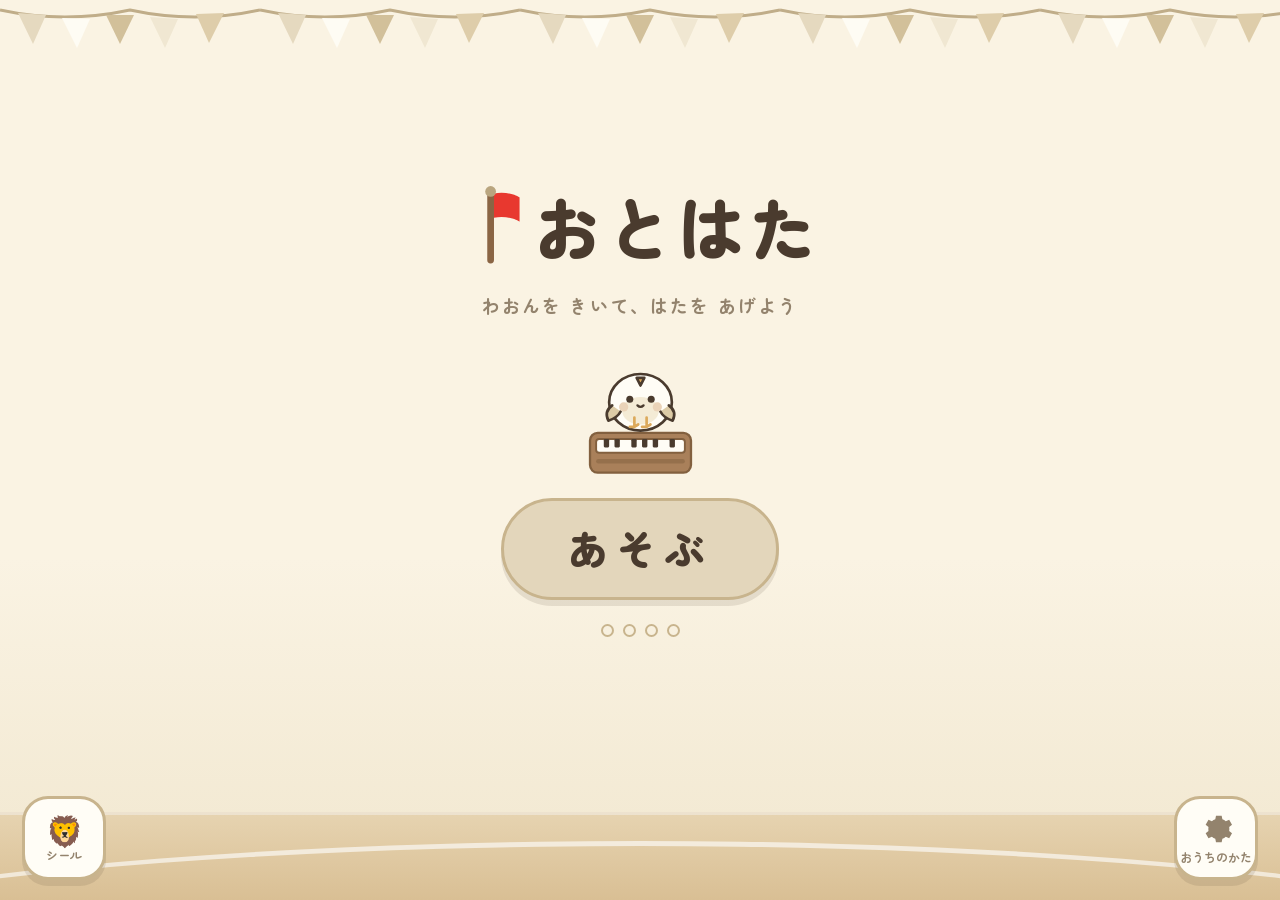
==== 005-aa20b8/index.html @ 8dc8ee21 "pub: 005 おとはた — 2歳からの絶対音感あそび" ====
<!DOCTYPE html>
<html lang="ja">
<head>
<meta name="robots" content="noindex,nofollow">
<meta charset="UTF-8">
<meta name="viewport" content="width=device-width, initial-scale=1.0, maximum-scale=1.0, user-scalable=no, viewport-fit=cover">
<title>おとはた — 和音あそび</title>
<meta name="description" content="2歳からの絶対音感あそび。和音を聞いて色の旗をあげる、江口式にもとづくミニゲーム。">
<meta name="apple-mobile-web-app-capable" content="yes">
<meta name="mobile-web-app-capable" content="yes">
<meta name="apple-mobile-web-app-status-bar-style" content="black-translucent">
<meta name="apple-mobile-web-app-title" content="おとはた">
<meta name="theme-color" content="#FAF3E3">
<link rel="manifest" href="manifest.webmanifest">
<link rel="icon" href="icon.svg" type="image/svg+xml">
<link rel="apple-touch-icon" href="icon-180.png">
<link rel="preconnect" href="https://fonts.googleapis.com">
<link rel="preconnect" href="https://fonts.gstatic.com" crossorigin>
<link href="https://fonts.googleapis.com/css2?family=Zen+Maru+Gothic:wght@400;700;900&display=swap" rel="stylesheet">
<link rel="stylesheet" href="style.css">
</head>
<body>

<!-- ============ ホーム ============ -->
<section id="screen-home" class="screen active">
  <div class="bunting" aria-hidden="true"></div>
  <div class="home-inner">
    <h1 class="logo">
      <svg class="logo-flag" viewBox="0 0 48 60" aria-hidden="true">
        <rect x="21" y="4" width="5" height="54" rx="2.5" fill="#8A6544"/>
        <path class="logo-cloth" d="M26 6 C36 4, 44 8, 45 9 L45 27 C44 26, 36 22, 26 24 Z" fill="#E8382F"/>
        <circle cx="23.5" cy="4.5" r="4" fill="#B9A57F"/>
      </svg>
      <span>おとはた</span>
    </h1>
    <p class="tagline">わおんを きいて、はたを あげよう</p>
    <div id="home-char" class="home-char"></div>
    <button id="btn-play" class="big-flag-btn" type="button">
      <span class="big-flag-btn-label">あそぶ</span>
    </button>
    <div id="today-dots" class="today-dots" title="きょうのセッション"></div>
  </div>
  <button id="btn-stickers" class="corner-btn corner-left" type="button" aria-label="シールちょう">
    <span class="corner-icon">🦁</span><span class="corner-text">シール</span>
  </button>
  <button id="btn-parent" class="corner-btn corner-right" type="button" aria-label="おうちのかた（3びょう ながおし）">
    <svg viewBox="0 0 24 24" class="gear-icon" aria-hidden="true"><path fill="currentColor" d="M12 8a4 4 0 1 0 0 8 4 4 0 0 0 0-8Zm9.4 4c0-.5 0-.9-.1-1.4l2-1.6-2-3.5-2.4 1a7.6 7.6 0 0 0-2.4-1.4L16 2.6h-4l-.5 2.5c-.9.3-1.7.8-2.4 1.4l-2.4-1-2 3.5 2 1.6c-.1.5-.1.9-.1 1.4s0 .9.1 1.4l-2 1.6 2 3.5 2.4-1c.7.6 1.5 1.1 2.4 1.4l.5 2.5h4l.5-2.5c.9-.3 1.7-.8 2.4-1.4l2.4 1 2-3.5-2-1.6c.1-.5.1-.9.1-1.4Z"/></svg>
    <span class="corner-text">おうちのかた</span>
    <span class="gate-ring" aria-hidden="true"></span>
    <span id="parent-badge" class="badge hidden" aria-hidden="true"></span>
  </button>
  <div class="ground" aria-hidden="true"><div class="track-line"></div></div>
</section>

<!-- ============ プレイ ============ -->
<section id="screen-play" class="screen">
  <div class="bunting" aria-hidden="true"></div>
  <header class="play-top">
    <button id="btn-home" class="round-btn" type="button" aria-label="ホームへ">
      <svg viewBox="0 0 24 24" aria-hidden="true"><path fill="currentColor" d="M12 3 2 12h3v8h6v-6h2v6h6v-8h3L12 3Z"/></svg>
    </button>
    <div id="trial-dots" class="trial-dots" aria-hidden="true"></div>
    <div class="play-top-spacer"></div>
  </header>
  <div class="stage-area">
    <div id="speech" class="speech">きいてね</div>
    <button id="char-btn" class="char-btn" type="button" aria-label="もういちど きく"></button>
  </div>
  <div id="flags" class="flags"></div>
  <div class="ground ground-play" aria-hidden="true"><div class="track-line"></div></div>
</section>

<!-- ============ ごほうび（シール選び） ============ -->
<section id="screen-reward" class="screen">
  <div class="bunting" aria-hidden="true"></div>
  <div class="reward-inner">
    <h2 id="reward-title" class="reward-title">よくできました！</h2>
    <p class="reward-sub">すきな シールを 1まい えらんでね</p>
    <div id="sticker-choices" class="sticker-choices"></div>
    <div id="reward-actions" class="reward-actions hidden">
      <button id="btn-again" class="pill-btn pill-primary" type="button">もういっかい</button>
      <button id="btn-finish" class="pill-btn" type="button">おしまい</button>
    </div>
  </div>
  <div class="ground" aria-hidden="true"></div>
</section>

<!-- ============ シールちょう ============ -->
<section id="screen-stickers" class="screen">
  <header class="sub-top">
    <button class="round-btn js-back-home" type="button" aria-label="もどる">
      <svg viewBox="0 0 24 24" aria-hidden="true"><path fill="currentColor" d="m14 6-6 6 6 6 1.4-1.4L10.8 12l4.6-4.6L14 6Z"/></svg>
    </button>
    <h2 class="sub-title">シールちょう</h2>
    <div class="play-top-spacer"></div>
  </header>
  <div id="sticker-book" class="sticker-book"></div>
</section>

<!-- ============ おうちのかた ============ -->
<section id="screen-parent" class="screen screen-parent">
  <header class="sub-top">
    <button class="round-btn js-back-home" type="button" aria-label="もどる">
      <svg viewBox="0 0 24 24" aria-hidden="true"><path fill="currentColor" d="m14 6-6 6 6 6 1.4-1.4L10.8 12l4.6-4.6L14 6Z"/></svg>
    </button>
    <h2 class="sub-title">おうちのかたへ</h2>
    <div class="play-top-spacer"></div>
  </header>
  <div class="parent-scroll">
    <div id="advance-banner" class="advance-banner hidden"></div>
    <section class="p-card">
      <h3>きょう</h3>
      <div id="p-today" class="p-today"></div>
    </section>
    <section class="p-card">
      <h3>すすみぐあい <span id="p-stage-label" class="p-stage-label"></span></h3>
      <div id="p-chords" class="p-chords"></div>
      <p class="p-note">正答率は各和音の直近20回。すべて95%以上×2週間以上×80回以上で次の旗を提案する（原法「100%正答が2週間つづいたら1つ追加」の機械化）。</p>
    </section>
    <section class="p-card">
      <h3>カレンダー <span class="p-hint">1日3〜5回・毎日つづけるのがいちばん効く</span></h3>
      <div id="p-cal" class="p-cal"></div>
    </section>
    <section class="p-card">
      <h3>せってい</h3>
      <div class="p-settings" id="p-settings"></div>
    </section>
    <section class="p-card">
      <h3>このアプリの使いかた（メソッドの要点）</h3>
      <div id="p-guide" class="p-guide"></div>
    </section>
    <section class="p-card">
      <h3>データ</h3>
      <div class="p-data-actions">
        <button id="btn-export" class="pill-btn" type="button">記録をコピー</button>
        <button id="btn-reset" class="pill-btn pill-danger" type="button">はじめから</button>
      </div>
      <p id="p-data-msg" class="p-note"></p>
    </section>
  </div>
</section>

<canvas id="confetti" aria-hidden="true"></canvas>

<script src="chords.js"></script>
<script src="piano.js"></script>
<script src="store.js"></script>
<script src="app.js"></script>
</body>
</html>
---- 005-aa20b8/style.css ----
/* おとはた — 運動会の校庭
   設計原則: 色は学習内容（和音↔色の連合）。だから彩度のある色は「旗」だけに許し、
   背景・UI・キャラクターは画用紙とクラフト紙の無彩色でつくる。 */

:root {
  --paper: #FAF3E3;        /* 画用紙の空 */
  --paper-deep: #F1E7CF;
  --dirt: #E6D3B0;         /* 校庭の土 */
  --dirt-deep: #D9BF94;
  --ink: #4A3B2E;          /* こげ茶の文字 */
  --ink-soft: #93836D;
  --kraft: #E3D6BB;        /* クラフト紙のUI面 */
  --kraft-deep: #C8B48D;
  --wood: #A9805A;         /* 旗ざお・木 */
  --wood-deep: #82603F;
  --card: #FFFDF6;
  --shadow: 0 6px 0 rgba(74, 59, 46, 0.12);
  --r: 22px;
}

* { margin: 0; padding: 0; box-sizing: border-box; -webkit-tap-highlight-color: transparent; }

html, body {
  height: 100%;
  overflow: hidden;
  position: fixed;
  inset: 0;
  width: 100%;
  overscroll-behavior: none;
  touch-action: manipulation;
  -webkit-user-select: none;
  user-select: none;
  -webkit-touch-callout: none;
}

body {
  font-family: "Zen Maru Gothic", "Hiragino Maru Gothic ProN", "M PLUS Rounded 1c", -apple-system, sans-serif;
  background: var(--paper);
  color: var(--ink);
  font-size: 16px;
  line-height: 1.6;
}

button { font-family: inherit; color: inherit; border: 0; background: none; cursor: pointer; }
button:focus-visible { outline: 3px solid var(--wood); outline-offset: 3px; border-radius: 12px; }

/* ============ 画面切替 ============ */
.screen {
  position: absolute;
  inset: 0;
  display: none;
  flex-direction: column;
  background: linear-gradient(var(--paper) 62%, var(--paper-deep));
  padding-top: env(safe-area-inset-top);
}
.screen.active { display: flex; }
.hidden { display: none !important; }

/* ============ 万国旗（無彩色のガーランド） ============ */
.bunting {
  position: absolute;
  top: 0; left: 0; right: 0;
  height: 64px;
  pointer-events: none;
  background-image: url('data:image/svg+xml,%3Csvg xmlns="http://www.w3.org/2000/svg" width="260" height="64" viewBox="0 0 260 64"%3E%3Cpath d="M0 10 Q65 24 130 10 Q195 24 260 10" fill="none" stroke="%23B9A57F" stroke-width="3"/%3E%3Cpath d="M18 13 L46 15 L33 44 Z" fill="%23E3D6BB"/%3E%3Cpath d="M62 18 L90 19 L77 48 Z" fill="%23FFFDF6"/%3E%3Cpath d="M106 15 L134 15 L120 44 Z" fill="%23CDbA92"/%3E%3Cpath d="M150 17 L178 19 L165 48 Z" fill="%23EFE6D0"/%3E%3Cpath d="M196 14 L224 13 L209 43 Z" fill="%23DBC9A4"/%3E%3C/svg%3E');
  background-repeat: repeat-x;
  background-size: 260px 64px;
  opacity: 0.9;
  z-index: 1;
}

/* ============ 地面（土の校庭＋白線） ============ */
.ground {
  position: absolute;
  left: 0; right: 0; bottom: 0;
  height: 88px;
  background: linear-gradient(var(--dirt), var(--dirt-deep));
  border-top: 3px solid rgba(255, 255, 255, 0.55);
  overflow: hidden;
  pointer-events: none;
}
.ground .track-line {
  position: absolute;
  left: -30%; top: 26px;
  width: 160%; height: 300px;
  border: 5px solid rgba(255, 255, 255, 0.62);
  border-radius: 50%;
}
.ground-play { height: 64px; }
.ground-play .track-line { top: 20px; }

/* ============ ホーム ============ */
.home-inner {
  position: relative;
  z-index: 2;
  flex: 1;
  display: flex;
  flex-direction: column;
  align-items: center;
  justify-content: center;
  gap: 10px;
  padding-bottom: 90px;
}
.logo {
  display: flex;
  align-items: center;
  gap: 10px;
  font-size: clamp(44px, 7vw, 68px);
  font-weight: 900;
  letter-spacing: 0.06em;
  color: var(--ink);
}
.logo-flag { width: 0.95em; height: 1.2em; }
.logo-flag .logo-cloth { transform-origin: 26px 6px; animation: cloth-idle 2.6s ease-in-out infinite; }
.tagline { color: var(--ink-soft); font-weight: 700; font-size: clamp(14px, 2vw, 18px); letter-spacing: 0.12em; }
.home-char { width: clamp(120px, 17vh, 170px); margin: 6px 0 2px; }
.home-char svg { width: 100%; height: auto; display: block; }

.big-flag-btn {
  position: relative;
  margin-top: 4px;
  padding: 18px 64px 20px;
  font-size: clamp(28px, 4vw, 40px);
  font-weight: 900;
  letter-spacing: 0.2em;
  color: var(--ink);
  background: var(--kraft);
  border: 3px solid var(--kraft-deep);
  border-radius: 999px;
  box-shadow: var(--shadow);
  transition: transform 0.12s ease;
}
.big-flag-btn:active { transform: translateY(4px) scale(0.98); box-shadow: 0 2px 0 rgba(74,59,46,0.12); }

.today-dots { display: flex; gap: 9px; margin-top: 14px; min-height: 14px; }
.today-dots .td {
  width: 13px; height: 13px; border-radius: 50%;
  background: transparent; border: 2.5px solid var(--kraft-deep);
}
.today-dots .td.on { background: var(--wood); border-color: var(--wood); }
.today-dots .td-plus { font-size: 12px; font-weight: 700; color: var(--wood-deep); line-height: 14px; }

/* すみのボタン（シール・おうちのかた） */
.corner-btn {
  position: absolute;
  bottom: calc(20px + env(safe-area-inset-bottom));
  z-index: 3;
  display: flex;
  flex-direction: column;
  align-items: center;
  justify-content: center;
  gap: 2px;
  width: 84px; height: 84px;
  background: var(--card);
  border: 3px solid var(--kraft-deep);
  border-radius: 26px;
  box-shadow: var(--shadow);
  color: var(--ink-soft);
}
.corner-left { left: calc(22px + env(safe-area-inset-left)); }
.corner-right { right: calc(22px + env(safe-area-inset-right)); }
.corner-icon { font-size: 30px; line-height: 1; }
.corner-text { font-size: 12px; font-weight: 700; }
.gear-icon { width: 34px; height: 34px; }
.gate-ring {
  position: absolute; inset: -3px;
  border-radius: 26px;
  background: conic-gradient(var(--wood-deep) calc(var(--hold, 0) * 360deg), transparent 0);
  -webkit-mask: linear-gradient(#fff 0 0) content-box exclude, linear-gradient(#fff 0 0);
  mask: linear-gradient(#fff 0 0) content-box exclude, linear-gradient(#fff 0 0);
  padding: 5px;
  opacity: 0;
  transition: opacity 0.15s;
}
.corner-btn.holding .gate-ring { opacity: 1; }
.badge {
  position: absolute; top: -6px; right: -6px;
  width: 18px; height: 18px; border-radius: 50%;
  background: #E8382F; border: 3px solid var(--paper);
}

/* ============ プレイ画面 ============ */
.play-top {
  position: relative;
  z-index: 3;
  display: flex;
  align-items: center;
  gap: 12px;
  padding: calc(14px + env(safe-area-inset-top)) 18px 0;
}
.play-top-spacer { width: 56px; }
.round-btn {
  width: 56px; height: 56px;
  flex: none;
  display: grid; place-items: center;
  background: var(--card);
  border: 3px solid var(--kraft-deep);
  border-radius: 50%;
  color: var(--ink-soft);
  box-shadow: var(--shadow);
}
.round-btn svg { width: 26px; height: 26px; }
.round-btn:active { transform: translateY(3px); box-shadow: none; }

.trial-dots { flex: 1; display: flex; justify-content: center; gap: 8px; }
.trial-dots .dot {
  width: 12px; height: 12px; border-radius: 50%;
  border: 2.5px solid var(--kraft-deep);
  background: transparent;
  transition: background 0.2s, border-color 0.2s, transform 0.2s;
}
.trial-dots .dot.done { background: var(--wood); border-color: var(--wood); }
.trial-dots .dot.now { border-color: var(--wood-deep); transform: scale(1.3); }

.stage-area {
  position: relative;
  z-index: 2;
  display: flex;
  flex-direction: column;
  align-items: center;
  justify-content: flex-end;
  height: clamp(170px, 30vh, 260px);
  flex: none;
}
.speech {
  background: var(--card);
  border: 3px solid var(--kraft-deep);
  border-radius: 18px;
  padding: 6px 20px;
  font-weight: 700;
  font-size: clamp(15px, 2.2vw, 20px);
  color: var(--ink);
  margin-bottom: 10px;
  position: relative;
  transition: opacity 0.25s;
}
.speech::after {
  content: '';
  position: absolute;
  left: 50%; bottom: -11px;
  width: 16px; height: 16px;
  background: var(--card);
  border-right: 3px solid var(--kraft-deep);
  border-bottom: 3px solid var(--kraft-deep);
  transform: translateX(-50%) rotate(45deg);
  border-bottom-right-radius: 4px;
}
.char-btn { width: clamp(150px, 24vh, 220px); }
.char-btn svg { width: 100%; height: auto; display: block; }
.char-btn:active { transform: scale(0.97); }
.char-btn.bounce { animation: char-bounce 0.55s ease; }
.char-btn.sing .note-puff { animation: note-float 1.2s ease-out; }
.char-btn.cheer { animation: char-cheer 0.8s ease; }
.note-puff { opacity: 0; }

/* ============ 旗 ============ */
.flags {
  position: relative;
  z-index: 2;
  flex: 1;
  display: flex;
  align-items: flex-end;
  justify-content: center;
  gap: clamp(10px, 3vw, 40px);
  padding: 0 24px calc(46px + env(safe-area-inset-bottom));
}
.flag {
  position: relative;
  display: flex;
  flex-direction: column;
  align-items: center;
  flex: 0 1 clamp(150px, 24vw, 300px);
  max-height: 100%;
  transition: opacity 0.25s, transform 0.25s, filter 0.25s;
}
.flag-cloth {
  position: relative;
  display: grid;
  place-items: center;
  width: 100%;
  aspect-ratio: 8 / 5.4;
  background:
    repeating-linear-gradient(0deg, rgba(255,255,255,0.06) 0 3px, transparent 3px 6px),
    var(--flag);
  border-radius: 8px 16px 16px 8px;
  box-shadow:
    inset 0 0 0 4px rgba(255, 255, 255, 0.22),
    inset -8px -10px 0 rgba(0, 0, 0, 0.08),
    0 8px 0 rgba(74, 59, 46, 0.14);
  transform-origin: left center;
  animation: cloth-idle 3.2s ease-in-out infinite;
}
.flag:nth-child(2) .flag-cloth { animation-delay: -1.1s; }
.flag:nth-child(3) .flag-cloth { animation-delay: -2.2s; }
.flag:nth-child(4) .flag-cloth { animation-delay: -0.6s; }
.flag:nth-child(5) .flag-cloth { animation-delay: -1.7s; }
.flag-label {
  font-size: clamp(30px, 4.6vw, 54px);
  font-weight: 900;
  letter-spacing: 0.08em;
  color: var(--ink2, #fff);
  text-shadow: 0 2px 0 rgba(0, 0, 0, 0.14);
}
.flag-pole {
  position: relative;
  width: 12px;
  height: clamp(56px, 10vh, 110px);
  background: linear-gradient(90deg, var(--wood), var(--wood-deep));
  border-radius: 0 0 6px 6px;
  margin-top: -4px;
}
.flag-pole::before {
  content: '';
  position: absolute;
  top: -9px; left: 50%;
  transform: translateX(-50%);
  width: 20px; height: 20px;
  border-radius: 50%;
  background: var(--kraft-deep);
}
.flag:active .flag-cloth { transform: scale(0.96); }

/* 状態 */
.flags.lock .flag { pointer-events: none; }
.flag.fade { opacity: 0.24; filter: saturate(0.5); }
.flag.win { z-index: 4; }
.flag.win .flag-cloth { animation: cloth-wave 0.9s ease; }
.flag.win .flag-pole { animation: pole-lift 0.9s ease; }
.flag.glow .flag-cloth {
  animation: cloth-glow 1.1s ease-in-out infinite;
  box-shadow:
    inset 0 0 0 4px rgba(255, 255, 255, 0.4),
    0 0 0 8px rgba(255, 255, 255, 0.65),
    0 0 34px 10px rgba(255, 220, 120, 0.8),
    0 8px 0 rgba(74, 59, 46, 0.14);
}
.flag.shake { animation: flag-shake 0.4s ease; }
.flag.intro { flex-basis: clamp(220px, 38vw, 420px); }

/* ============ ごほうび ============ */
.reward-inner {
  position: relative;
  z-index: 2;
  flex: 1;
  display: flex;
  flex-direction: column;
  align-items: center;
  justify-content: center;
  gap: 12px;
  padding-bottom: 100px;
}
.reward-title { font-size: clamp(32px, 5vw, 52px); font-weight: 900; letter-spacing: 0.1em; }
.reward-sub { color: var(--ink-soft); font-weight: 700; }
.sticker-choices { display: flex; gap: clamp(16px, 4vw, 44px); margin-top: 14px; }
.sticker-choice {
  width: clamp(110px, 16vw, 160px);
  height: clamp(110px, 16vw, 160px);
  display: grid; place-items: center;
  font-size: clamp(56px, 8vw, 84px);
  background: var(--card);
  border: 4px dashed var(--kraft-deep);
  border-radius: 50%;
  box-shadow: var(--shadow);
  transition: transform 0.2s, opacity 0.3s;
}
.sticker-choice:active { transform: scale(0.94); }
.sticker-choice.picked { transform: scale(1.22); border-style: solid; border-color: var(--wood); }
.sticker-choice.unpicked { opacity: 0.18; }
.reward-actions { display: flex; gap: 18px; margin-top: 20px; }

.pill-btn {
  padding: 14px 34px;
  font-size: 20px;
  font-weight: 800;
  background: var(--card);
  border: 3px solid var(--kraft-deep);
  border-radius: 999px;
  box-shadow: var(--shadow);
  color: var(--ink);
}
.pill-btn:active { transform: translateY(3px); box-shadow: none; }
.pill-primary { background: var(--kraft); }
.pill-danger { color: #B3372F; border-color: #D9A49E; }

/* ============ シールちょう ============ */
.sub-top {
  display: flex;
  align-items: center;
  gap: 12px;
  padding: calc(14px + env(safe-area-inset-top)) 18px 8px;
  z-index: 2;
}
.sub-title { flex: 1; text-align: center; font-size: 24px; font-weight: 900; letter-spacing: 0.12em; }
.sticker-book {
  flex: 1;
  overflow-y: auto;
  -webkit-overflow-scrolling: touch;
  display: grid;
  grid-template-columns: repeat(auto-fill, minmax(96px, 1fr));
  gap: 14px;
  padding: 14px 26px calc(30px + env(safe-area-inset-bottom));
  align-content: start;
}
.sticker-slot {
  aspect-ratio: 1;
  display: grid; place-items: center;
  font-size: 52px;
  background: var(--card);
  border: 3px solid var(--kraft);
  border-radius: 22px;
}
.sticker-book-empty {
  grid-column: 1 / -1;
  text-align: center;
  color: var(--ink-soft);
  font-weight: 700;
  padding: 60px 0;
}

/* ============ おうちのかた ============ */
.screen-parent { background: var(--paper); }
.parent-scroll {
  flex: 1;
  overflow-y: auto;
  -webkit-overflow-scrolling: touch;
  padding: 6px 22px calc(40px + env(safe-area-inset-bottom));
  max-width: 860px;
  width: 100%;
  margin: 0 auto;
}
.p-card {
  background: var(--card);
  border: 2px solid var(--kraft);
  border-radius: var(--r);
  padding: 18px 22px;
  margin-bottom: 16px;
}
.p-card h3 { font-size: 17px; font-weight: 800; margin-bottom: 12px; display: flex; align-items: baseline; gap: 10px; flex-wrap: wrap; }
.p-hint { font-size: 12px; font-weight: 700; color: var(--ink-soft); }
.p-note { font-size: 12px; color: var(--ink-soft); margin-top: 10px; }
.p-stage-label { font-size: 13px; color: var(--ink-soft); font-weight: 700; }

.advance-banner {
  background: #FFF4D6;
  border: 2px solid #E8C868;
  border-radius: var(--r);
  padding: 16px 20px;
  margin-bottom: 16px;
  font-size: 15px;
  font-weight: 700;
  display: flex;
  align-items: center;
  gap: 14px;
  flex-wrap: wrap;
}
.advance-banner .pill-btn { padding: 10px 22px; font-size: 16px; }

.p-today { display: flex; gap: 26px; flex-wrap: wrap; }
.p-stat { display: flex; flex-direction: column; }
.p-stat b { font-size: 30px; font-weight: 900; line-height: 1.2; }
.p-stat span { font-size: 12px; color: var(--ink-soft); font-weight: 700; }

.p-chord-row {
  display: grid;
  grid-template-columns: 40px 84px 64px 1fr 74px;
  align-items: center;
  gap: 12px;
  padding: 7px 0;
  border-bottom: 1px dashed var(--kraft);
}
.p-chord-row:last-child { border-bottom: 0; }
.p-chip {
  width: 30px; height: 22px;
  border-radius: 4px 7px 7px 4px;
  border-left: 4px solid var(--wood-deep);
}
.p-chord-name { font-weight: 800; font-size: 15px; }
.p-chord-yomi { font-size: 13px; color: var(--ink-soft); font-weight: 700; }
.p-bar { height: 14px; background: var(--paper-deep); border-radius: 7px; overflow: hidden; }
.p-bar i { display: block; height: 100%; background: var(--wood); border-radius: 7px; }
.p-bar.good i { background: #4E9E63; }
.p-chord-acc { font-size: 13px; font-weight: 700; text-align: right; color: var(--ink-soft); font-variant-numeric: tabular-nums; }
.p-chord-row.locked { opacity: 0.38; }

.p-cal { display: flex; gap: 4px; }
.p-cal-col { display: flex; flex-direction: column; gap: 4px; }
.p-cal-cell { width: 15px; height: 15px; border-radius: 4px; background: var(--paper-deep); }
.p-cal-cell.c1 { background: #D9C8AB; }
.p-cal-cell.c2 { background: #B9A57F; }
.p-cal-cell.c3 { background: #8A6544; }

.p-set-row {
  display: flex;
  align-items: center;
  justify-content: space-between;
  gap: 16px;
  padding: 10px 0;
  border-bottom: 1px dashed var(--kraft);
  font-weight: 700;
  font-size: 15px;
}
.p-set-row:last-child { border-bottom: 0; }
.p-set-label small { display: block; font-size: 11px; color: var(--ink-soft); font-weight: 700; }
.seg { display: flex; border: 2px solid var(--kraft-deep); border-radius: 999px; overflow: hidden; }
.seg button { padding: 8px 18px; font-weight: 800; font-size: 14px; color: var(--ink-soft); }
.seg button.on { background: var(--kraft); color: var(--ink); }
.stepper { display: flex; align-items: center; gap: 6px; }
.stepper button {
  width: 40px; height: 40px;
  border: 2px solid var(--kraft-deep);
  border-radius: 12px;
  font-size: 20px; font-weight: 900;
  display: grid; place-items: center;
}
.stepper b { min-width: 40px; text-align: center; font-size: 18px; font-variant-numeric: tabular-nums; }
.switch {
  width: 58px; height: 34px;
  border-radius: 999px;
  background: var(--paper-deep);
  border: 2px solid var(--kraft-deep);
  position: relative;
  transition: background 0.2s;
}
.switch::after {
  content: '';
  position: absolute;
  top: 2px; left: 2px;
  width: 26px; height: 26px;
  border-radius: 50%;
  background: var(--card);
  border: 2px solid var(--kraft-deep);
  box-sizing: border-box;
  transition: left 0.2s;
}
.switch.on { background: var(--wood); }
.switch.on::after { left: 26px; }
input[type='range'] { width: 150px; accent-color: var(--wood-deep); }

.p-guide { font-size: 14px; }
.p-guide ol { padding-left: 20px; display: flex; flex-direction: column; gap: 8px; }
.p-guide b { color: var(--wood-deep); }
.p-guide .p-warn { background: #FBF0E4; border-radius: 12px; padding: 10px 14px; margin-top: 12px; font-size: 13px; }
.p-data-actions { display: flex; gap: 14px; flex-wrap: wrap; }

/* ============ 紙吹雪 ============ */
#confetti {
  position: fixed;
  inset: 0;
  pointer-events: none;
  z-index: 60;
}

/* ============ アニメーション ============ */
@keyframes cloth-idle {
  0%, 100% { transform: rotate(0deg) skewY(0deg); }
  50% { transform: rotate(-1.6deg) skewY(1.6deg); }
}
@keyframes cloth-wave {
  0% { transform: rotate(0) scale(1); }
  25% { transform: rotate(-7deg) skewY(5deg) scale(1.12); }
  50% { transform: rotate(5deg) skewY(-4deg) scale(1.14); }
  75% { transform: rotate(-4deg) skewY(3deg) scale(1.1); }
  100% { transform: rotate(0) scale(1); }
}
@keyframes pole-lift {
  0%, 100% { transform: translateY(0); }
  40% { transform: translateY(-14px); }
}
@keyframes cloth-glow {
  0%, 100% { transform: rotate(-1.5deg) scale(1.02); }
  50% { transform: rotate(1.5deg) scale(1.07); }
}
@keyframes flag-shake {
  0%, 100% { transform: translateX(0); }
  30% { transform: translateX(-7px); }
  60% { transform: translateX(7px); }
}
@keyframes char-bounce {
  0%, 100% { transform: translateY(0); }
  35% { transform: translateY(-16px) scale(1.04); }
  70% { transform: translateY(0) scale(0.98); }
}
@keyframes char-cheer {
  0%, 100% { transform: rotate(0); }
  20% { transform: rotate(-6deg) translateY(-10px); }
  50% { transform: rotate(6deg) translateY(-14px); }
  80% { transform: rotate(-3deg) translateY(-4px); }
}
@keyframes note-float {
  0% { opacity: 0; transform: translateY(6px); }
  25% { opacity: 1; }
  100% { opacity: 0; transform: translateY(-26px); }
}

@media (prefers-reduced-motion: reduce) {
  *, *::before, *::after { animation: none !important; transition: none !important; }
}

/* 縦持ち・狭幅 */
@media (max-width: 700px) {
  .flags { flex-wrap: wrap; align-content: flex-end; gap: 12px; }
  .flag { flex-basis: clamp(130px, 42vw, 220px); }
  .flag-pole { height: 44px; }
  .stage-area { height: clamp(150px, 24vh, 210px); }
  .p-chord-row { grid-template-columns: 32px 70px 1fr 60px; }
  .p-chord-yomi { display: none; }
}
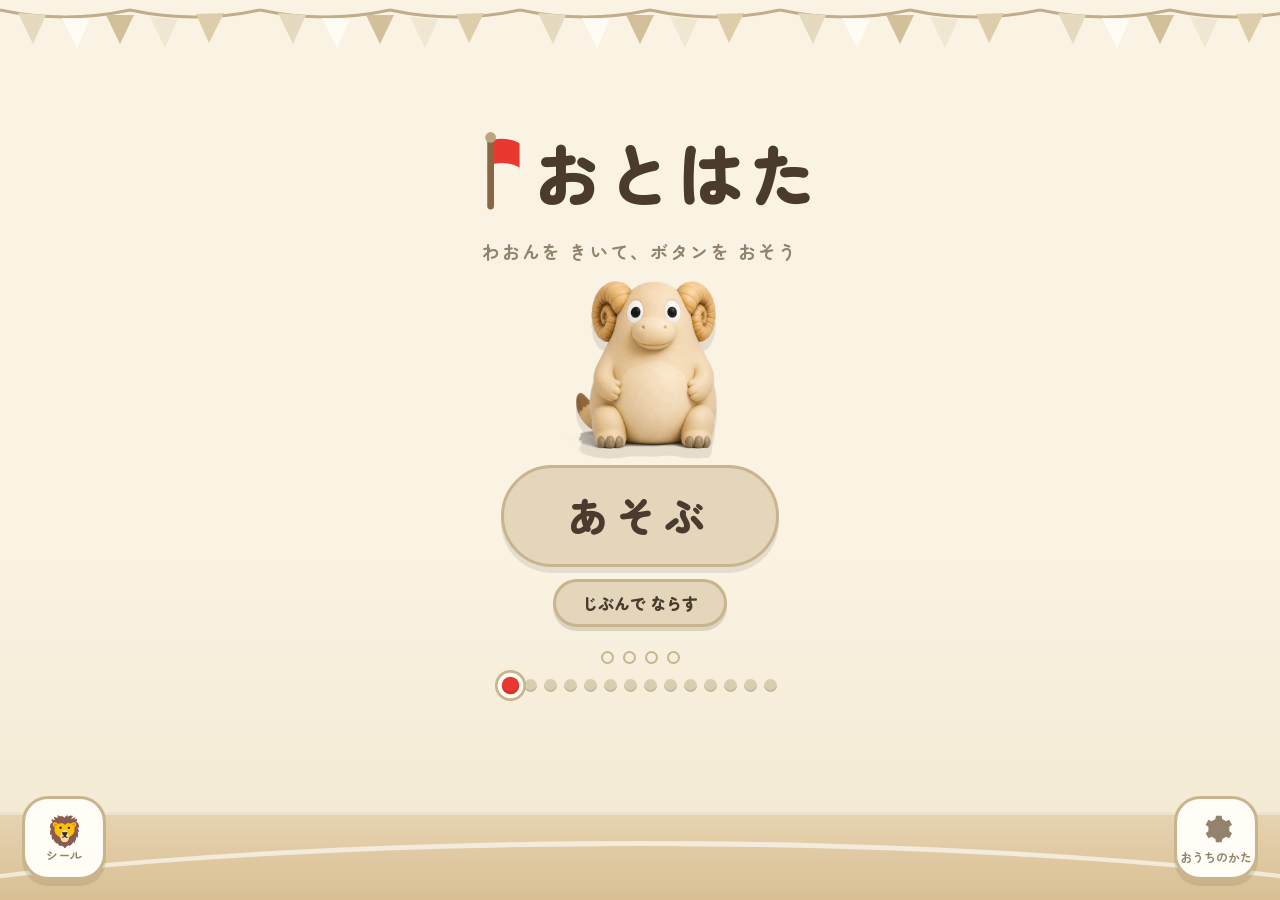
==== commit 070505bf: "update: おとはた — 2歳からの絶対音感あそび" ====
--- a/005-aa20b8/index.html
+++ b/005-aa20b8/index.html
@@ -5,7 +5,7 @@
 <meta charset="UTF-8">
 <meta name="viewport" content="width=device-width, initial-scale=1.0, maximum-scale=1.0, user-scalable=no, viewport-fit=cover">
 <title>おとはた — 和音あそび</title>
-<meta name="description" content="2歳からの絶対音感あそび。和音を聞いて色の旗をあげる、江口式にもとづくミニゲーム。">
+<meta name="description" content="2歳からの絶対音感あそび。和音を聞いて色の旗をあげる、和音同定法（公刊の学術研究で検証された訓練法）にもとづくミニゲーム。">
 <meta name="apple-mobile-web-app-capable" content="yes">
 <meta name="mobile-web-app-capable" content="yes">
 <meta name="apple-mobile-web-app-status-bar-style" content="black-translucent">
@@ -33,12 +33,15 @@
       </svg>
       <span>おとはた</span>
     </h1>
-    <p class="tagline">わおんを きいて、はたを あげよう</p>
+    <p class="tagline">わおんを きいて、ボタンを おそう</p>
     <div id="home-char" class="home-char"></div>
     <button id="btn-play" class="big-flag-btn" type="button">
       <span class="big-flag-btn-label">あそぶ</span>
     </button>
+    <button id="btn-freeplay" class="free-btn" type="button">じぶんで ならす</button>
     <div id="today-dots" class="today-dots" title="きょうのセッション"></div>
+    <div id="journey" class="journey" aria-label="はたのみち"></div>
+    <div id="next-flag-info" class="next-flag-info hidden"></div>
   </div>
   <button id="btn-stickers" class="corner-btn corner-left" type="button" aria-label="シールちょう">
     <span class="corner-icon">🦁</span><span class="corner-text">シール</span>
@@ -60,6 +63,7 @@
       <svg viewBox="0 0 24 24" aria-hidden="true"><path fill="currentColor" d="M12 3 2 12h3v8h6v-6h2v6h6v-8h3L12 3Z"/></svg>
     </button>
     <div id="trial-dots" class="trial-dots" aria-hidden="true"></div>
+    <span id="demo-badge" class="demo-badge hidden">おためし</span>
     <div class="play-top-spacer"></div>
   </header>
   <div class="stage-area">
@@ -74,6 +78,7 @@
 <section id="screen-reward" class="screen">
   <div class="bunting" aria-hidden="true"></div>
   <div class="reward-inner">
+    <div id="reward-char" class="reward-char"></div>
     <h2 id="reward-title" class="reward-title">よくできました！</h2>
     <p class="reward-sub">すきな シールを 1まい えらんでね</p>
     <div id="sticker-choices" class="sticker-choices"></div>
@@ -83,6 +88,24 @@
     </div>
   </div>
   <div class="ground" aria-hidden="true"></div>
+</section>
+
+<!-- ============ じぶんで ならす ============ -->
+<section id="screen-freeplay" class="screen">
+  <div class="bunting" aria-hidden="true"></div>
+  <header class="sub-top">
+    <button class="round-btn js-back-home" type="button" aria-label="もどる">
+      <svg viewBox="0 0 24 24" aria-hidden="true"><path fill="currentColor" d="m14 6-6 6 6 6 1.4-1.4L10.8 12l4.6-4.6L14 6Z"/></svg>
+    </button>
+    <h2 class="sub-title">じぶんで ならす</h2>
+    <div class="play-top-spacer"></div>
+  </header>
+  <div class="stage-area stage-free">
+    <div class="speech">すきな ボタンを おしてみよう</div>
+    <div id="free-char" class="char-btn" aria-hidden="true"></div>
+  </div>
+  <div id="free-flags" class="flags"></div>
+  <div class="ground ground-play" aria-hidden="true"><div class="track-line"></div></div>
 </section>
 
 <!-- ============ シールちょう ============ -->
@@ -107,7 +130,8 @@
     <div class="play-top-spacer"></div>
   </header>
   <div class="parent-scroll">
-    <div id="advance-banner" class="advance-banner hidden"></div>
+    <div id="p-advance-status" class="p-advance-status hidden"></div>
+  <div id="advance-banner" class="advance-banner hidden"></div>
     <section class="p-card">
       <h3>きょう</h3>
       <div id="p-today" class="p-today"></div>
--- a/005-aa20b8/style.css
+++ b/005-aa20b8/style.css
@@ -212,6 +212,18 @@
 .trial-dots .dot.done { background: var(--wood); border-color: var(--wood); }
 .trial-dots .dot.now { border-color: var(--wood-deep); transform: scale(1.3); }
 
+.demo-badge {
+  flex: none;
+  background: var(--kraft);
+  border: 2px solid var(--kraft-deep);
+  border-radius: 999px;
+  padding: 4px 16px;
+  font-size: 13px;
+  font-weight: 800;
+  color: var(--wood-deep);
+  letter-spacing: 0.1em;
+}
+
 .stage-area {
   position: relative;
   z-index: 2;
@@ -245,12 +257,55 @@
   transform: translateX(-50%) rotate(45deg);
   border-bottom-right-radius: 4px;
 }
-.char-btn { width: clamp(150px, 24vh, 220px); }
-.char-btn svg { width: 100%; height: auto; display: block; }
-.char-btn:active { transform: scale(0.97); }
-.char-btn.bounce { animation: char-bounce 0.55s ease; }
-.char-btn.sing .note-puff { animation: note-float 1.2s ease-out; }
-.char-btn.cheer { animation: char-cheer 0.8s ease; }
+.char-btn { width: clamp(140px, 22vh, 210px); position: relative; }
+.char-btn:active .char-img { transform: scale(0.96); }
+.home-char { cursor: pointer; -webkit-tap-highlight-color: transparent; position: relative; }
+/* キャラの性格: 陽気・小刻みステップ・オーバーリアクション。待機中も止まらない */
+.char-img {
+  width: 100%; display: block; -webkit-user-drag: none;
+  filter: drop-shadow(0 10px 0 rgba(74, 59, 46, 0.12));
+  transform-origin: 50% 92%;
+  animation: step-dance 1.5s ease-in-out infinite;
+}
+.char-btn.bounce .char-img { animation: step-dance 1.5s ease-in-out infinite, char-bounce 0.55s ease; }
+.groove .char-img { animation: groove-step 0.62s ease-in-out infinite; }
+.overreact .char-img { animation: over-jump 1.15s cubic-bezier(0.3, 0, 0.25, 1); }
+.char-notes { position: absolute; inset: 0; pointer-events: none; }
+.char-notes i {
+  position: absolute; font-style: normal; opacity: 0;
+  font-size: clamp(22px, 3vh, 32px); color: #93836D; font-weight: 900;
+}
+.char-notes i:first-child { left: 6%; top: 16%; }
+.char-notes i:last-child { right: 4%; top: 6%; }
+.groove .char-notes i, .sing .char-notes i { animation: note-float 1.2s ease-out infinite; }
+.groove .char-notes i:last-child, .sing .char-notes i:last-child { animation-delay: 0.45s; }
+
+/* ホームの進捗札（クラフト紙の名札） */
+.next-flag-info {
+  margin-top: 10px;
+  padding: 7px 18px;
+  background: #EFE6D2;
+  border: 2px solid #C9B990;
+  border-radius: 14px;
+  font-size: 15px;
+  font-weight: 800;
+  color: #6B5B45;
+  box-shadow: 0 3px 0 rgba(74, 59, 46, 0.12);
+}
+.next-flag-info b { color: #4A3B2E; }
+
+/* 親画面: 進級ステータスカード */
+.p-advance-status {
+  margin: 0 0 14px;
+  padding: 12px 16px;
+  background: #F4EEE0;
+  border: 2px solid #D8CCAC;
+  border-radius: 12px;
+  font-size: 14px;
+  color: #4A3B2E;
+  line-height: 1.5;
+}
+.p-advance-status small { display: block; margin-top: 6px; color: #93836D; font-size: 11.5px; }
 .note-puff { opacity: 0; }
 
 /* ============ 旗 ============ */
@@ -259,83 +314,110 @@
   z-index: 2;
   flex: 1;
   display: flex;
+  flex-wrap: wrap;
   align-items: flex-end;
+  align-content: flex-end;
   justify-content: center;
-  gap: clamp(10px, 3vw, 40px);
+  gap: clamp(8px, 1.6vw, 30px);
   padding: 0 24px calc(46px + env(safe-area-inset-bottom));
 }
+/* --fw = ボタンの幅。枚数に応じて renderFlags が設定する（14個でも画面に収める） */
 .flag {
   position: relative;
   display: flex;
   flex-direction: column;
   align-items: center;
-  flex: 0 1 clamp(150px, 24vw, 300px);
+  flex: 0 0 var(--fw, 260px);
+  min-width: 0;
   max-height: 100%;
+  padding-bottom: 12px; /* 押し込みの逃げ */
   transition: opacity 0.25s, transform 0.25s, filter 0.25s;
 }
-.flag-cloth {
-  position: relative;
-  display: grid;
-  place-items: center;
+/* 大きな丸ボタン: 面が色（=学習内容）、下に台座。押すと沈む */
+.btn-face {
+  position: relative;
+  display: flex;
+  flex-direction: column;
+  align-items: center;
+  justify-content: center;
   width: 100%;
-  aspect-ratio: 8 / 5.4;
+  aspect-ratio: 1;
+  border-radius: 50%;
   background:
-    repeating-linear-gradient(0deg, rgba(255,255,255,0.06) 0 3px, transparent 3px 6px),
+    radial-gradient(circle at 32% 26%, rgba(255, 255, 255, 0.34), rgba(255, 255, 255, 0) 46%),
     var(--flag);
-  border-radius: 8px 16px 16px 8px;
   box-shadow:
-    inset 0 0 0 4px rgba(255, 255, 255, 0.22),
-    inset -8px -10px 0 rgba(0, 0, 0, 0.08),
-    0 8px 0 rgba(74, 59, 46, 0.14);
-  transform-origin: left center;
-  animation: cloth-idle 3.2s ease-in-out infinite;
-}
-.flag:nth-child(2) .flag-cloth { animation-delay: -1.1s; }
-.flag:nth-child(3) .flag-cloth { animation-delay: -2.2s; }
-.flag:nth-child(4) .flag-cloth { animation-delay: -0.6s; }
-.flag:nth-child(5) .flag-cloth { animation-delay: -1.7s; }
+    inset 0 -12px 0 rgba(0, 0, 0, 0.16),
+    inset 0 4px 0 rgba(255, 255, 255, 0.18),
+    0 9px 0 rgba(0, 0, 0, 0.30),
+    0 15px 0 rgba(74, 59, 46, 0.16);
+  transition: transform 0.07s ease, box-shadow 0.07s ease;
+}
+.flag:active .btn-face, .flag.tapped .btn-face {
+  transform: translateY(7px);
+  box-shadow:
+    inset 0 -8px 0 rgba(0, 0, 0, 0.16),
+    inset 0 4px 0 rgba(255, 255, 255, 0.18),
+    0 2px 0 rgba(0, 0, 0, 0.30),
+    0 6px 0 rgba(74, 59, 46, 0.16);
+}
+.flag-mark {
+  width: calc(var(--fw, 260px) * 0.2);
+  height: calc(var(--fw, 260px) * 0.2);
+  color: var(--ink2, #fff);
+  opacity: 0.92;
+  margin-bottom: 1px;
+  filter: drop-shadow(0 2px 0 rgba(0, 0, 0, 0.12));
+}
 .flag-label {
-  font-size: clamp(30px, 4.6vw, 54px);
+  font-size: calc(var(--fw, 260px) * 0.175 * var(--labscale, 1));
   font-weight: 900;
-  letter-spacing: 0.08em;
+  letter-spacing: 0.05em;
+  line-height: 1.15;
   color: var(--ink2, #fff);
   text-shadow: 0 2px 0 rgba(0, 0, 0, 0.14);
-}
-.flag-pole {
-  position: relative;
-  width: 12px;
-  height: clamp(56px, 10vh, 110px);
+  white-space: nowrap;
+}
+/* 正解のときだけ、ボタンから小さな旗がぴょこんと立つ（「おとはた」の名の記憶） */
+.mini-flag {
+  position: absolute;
+  top: calc(var(--fw, 260px) * -0.16);
+  left: 50%;
+  width: calc(var(--fw, 260px) * 0.07);
+  height: calc(var(--fw, 260px) * 0.30);
   background: linear-gradient(90deg, var(--wood), var(--wood-deep));
-  border-radius: 0 0 6px 6px;
-  margin-top: -4px;
-}
-.flag-pole::before {
+  border-radius: 3px;
+  transform: translateX(-50%) scaleY(0);
+  transform-origin: 50% 100%;
+  opacity: 0;
+}
+.mini-flag::after {
   content: '';
   position: absolute;
-  top: -9px; left: 50%;
-  transform: translateX(-50%);
-  width: 20px; height: 20px;
-  border-radius: 50%;
-  background: var(--kraft-deep);
-}
-.flag:active .flag-cloth { transform: scale(0.96); }
+  left: 60%; top: 0;
+  width: calc(var(--fw, 260px) * 0.22);
+  height: calc(var(--fw, 260px) * 0.15);
+  background: var(--flag);
+  border-radius: 2px 8px 8px 2px;
+  clip-path: polygon(0 0, 100% 12%, 88% 50%, 100% 88%, 0 100%);
+}
+.flag.win .mini-flag, .flag.win-big .mini-flag { animation: mini-flag-up 1.1s ease; }
 
 /* 状態 */
 .flags.lock .flag { pointer-events: none; }
 .flag.fade { opacity: 0.24; filter: saturate(0.5); }
 .flag.win { z-index: 4; }
-.flag.win .flag-cloth { animation: cloth-wave 0.9s ease; }
-.flag.win .flag-pole { animation: pole-lift 0.9s ease; }
-.flag.glow .flag-cloth {
-  animation: cloth-glow 1.1s ease-in-out infinite;
+.flag.win .btn-face { animation: btn-win 0.9s ease; }
+.flag.win-big .btn-face { animation: btn-win-big 1.15s ease; }
+.flag.glow .btn-face {
+  animation: btn-glow 1.1s ease-in-out infinite;
   box-shadow:
-    inset 0 0 0 4px rgba(255, 255, 255, 0.4),
-    0 0 0 8px rgba(255, 255, 255, 0.65),
-    0 0 34px 10px rgba(255, 220, 120, 0.8),
-    0 8px 0 rgba(74, 59, 46, 0.14);
+    inset 0 -12px 0 rgba(0, 0, 0, 0.16),
+    0 0 0 7px rgba(255, 255, 255, 0.75),
+    0 0 36px 12px rgba(255, 220, 120, 0.85),
+    0 9px 0 rgba(0, 0, 0, 0.30);
 }
 .flag.shake { animation: flag-shake 0.4s ease; }
-.flag.intro { flex-basis: clamp(220px, 38vw, 420px); }
 
 /* ============ ごほうび ============ */
 .reward-inner {
@@ -580,6 +662,33 @@
   35% { transform: translateY(-16px) scale(1.04); }
   70% { transform: translateY(0) scale(0.98); }
 }
+@keyframes flag-pop {
+  0% { transform: scale(1); }
+  40% { transform: scale(1.09) rotate(-2deg); }
+  100% { transform: scale(1); }
+}
+@keyframes cloth-wave-big {
+  0% { transform: rotate(0) scale(1); }
+  18% { transform: rotate(-9deg) scale(1.16); }
+  38% { transform: rotate(7deg) scale(1.12); }
+  58% { transform: rotate(-5deg) scale(1.08); }
+  78% { transform: rotate(3deg) scale(1.03); }
+  100% { transform: rotate(0) scale(1); }
+}
+@keyframes pole-lift-big {
+  0% { transform: translateY(0); }
+  30% { transform: translateY(-14px); }
+  60% { transform: translateY(-6px); }
+  100% { transform: translateY(0); }
+}
+@keyframes char-jump {
+  0% { transform: translateY(0) scale(1, 1); }
+  18% { transform: translateY(4px) scale(1.08, 0.88); }
+  45% { transform: translateY(-30px) scale(0.94, 1.1) rotate(-4deg); }
+  62% { transform: translateY(-30px) rotate(4deg); }
+  85% { transform: translateY(3px) scale(1.06, 0.92); }
+  100% { transform: translateY(0) scale(1, 1); }
+}
 @keyframes char-cheer {
   0%, 100% { transform: rotate(0); }
   20% { transform: rotate(-6deg) translateY(-10px); }
@@ -598,10 +707,101 @@
 
 /* 縦持ち・狭幅 */
 @media (max-width: 700px) {
-  .flags { flex-wrap: wrap; align-content: flex-end; gap: 12px; }
-  .flag { flex-basis: clamp(130px, 42vw, 220px); }
-  .flag-pole { height: 44px; }
+  .flags { gap: 10px; }
   .stage-area { height: clamp(150px, 24vh, 210px); }
   .p-chord-row { grid-template-columns: 32px 70px 1fr 60px; }
   .p-chord-yomi { display: none; }
 }
+
+/* ============ ボタン・キャラの新アニメ ============ */
+@keyframes btn-win {
+  0% { transform: scale(1); }
+  30% { transform: scale(1.14); }
+  55% { transform: scale(0.96); }
+  75% { transform: scale(1.06); }
+  100% { transform: scale(1); }
+}
+@keyframes btn-win-big {
+  0% { transform: scale(1) rotate(0deg); }
+  22% { transform: scale(1.22) rotate(-4deg); }
+  45% { transform: scale(0.94) rotate(3deg); }
+  65% { transform: scale(1.12) rotate(-2deg); }
+  100% { transform: scale(1) rotate(0deg); }
+}
+@keyframes btn-glow {
+  0%, 100% { filter: brightness(1.06); }
+  50% { filter: brightness(1.28); }
+}
+@keyframes mini-flag-up {
+  0% { transform: translateX(-50%) scaleY(0); opacity: 0; }
+  35% { transform: translateX(-50%) scaleY(1.25); opacity: 1; }
+  50% { transform: translateX(-50%) scaleY(0.92); opacity: 1; }
+  62% { transform: translateX(-50%) scaleY(1.05); opacity: 1; }
+  85% { transform: translateX(-50%) scaleY(1); opacity: 1; }
+  100% { transform: translateX(-50%) scaleY(0); opacity: 0; }
+}
+/* 小刻みなステップワーク: 左に踏み・右に踏み・小さくホップ */
+@keyframes step-dance {
+  0%   { transform: translate(0, 0) rotate(0deg); }
+  10%  { transform: translate(-6px, -5px) rotate(-3deg); }
+  20%  { transform: translate(-6px, 0) rotate(-3deg); }
+  30%  { transform: translate(0, -4px) rotate(0deg); }
+  40%  { transform: translate(6px, 0) rotate(3deg); }
+  50%  { transform: translate(6px, -5px) rotate(3deg); }
+  60%  { transform: translate(6px, 0) rotate(3deg); }
+  70%  { transform: translate(0, -4px) rotate(0deg); }
+  80%  { transform: translate(-6px, 0) rotate(-3deg); }
+  90%  { transform: translate(-3px, -3px) rotate(-1deg); }
+  100% { transform: translate(0, 0) rotate(0deg); }
+}
+/* 音に乗る: ビートに合わせた速い上下+首ふり */
+@keyframes groove-step {
+  0%, 100% { transform: translateY(0) rotate(-2.5deg) scale(1, 1); }
+  25% { transform: translateY(-7px) rotate(0deg) scale(0.99, 1.02); }
+  50% { transform: translateY(0) rotate(2.5deg) scale(1.02, 0.98); }
+  75% { transform: translateY(-7px) rotate(0deg) scale(0.99, 1.02); }
+}
+/* オーバーリアクション: 2連ぴょんジャンプ+のけぞり */
+@keyframes over-jump {
+  0%   { transform: translateY(0) scale(1); }
+  14%  { transform: translateY(-30px) scale(1.1) rotate(-4deg); }
+  28%  { transform: translateY(0) scale(0.94, 1.04); }
+  36%  { transform: translateY(0) scale(1.08, 0.9); }
+  52%  { transform: translateY(-38px) scale(1.16) rotate(4deg); }
+  72%  { transform: translateY(0) scale(0.95, 1.03); }
+  84%  { transform: translateY(-8px) scale(1.03); }
+  100% { transform: translateY(0) scale(1); }
+}
+/* ホームの「じぶんで ならす」ボタン */
+.free-btn {
+  margin-top: 2px;
+  padding: 9px 26px;
+  background: var(--kraft);
+  border: 3px solid var(--kraft-deep);
+  border-radius: 999px;
+  font-size: 16px;
+  font-weight: 800;
+  color: var(--ink);
+  box-shadow: 0 4px 0 rgba(74, 59, 46, 0.16);
+}
+.free-btn:active { transform: translateY(3px); box-shadow: 0 1px 0 rgba(74, 59, 46, 0.16); }
+.stage-free { justify-content: center; }
+/* 旅の地図: 14個のボタンのみち */
+.journey { display: flex; gap: 7px; align-items: center; margin-top: 4px; }
+.j-dot {
+  width: 13px; height: 13px; border-radius: 50%;
+  background: #D9CDAF;
+  box-shadow: inset 0 -2px 0 rgba(0, 0, 0, 0.1);
+}
+.j-dot.got { background: var(--jc); }
+.j-dot.now {
+  transform: scale(1.35);
+  box-shadow: 0 0 0 3px #FFFDF6, 0 0 0 5px var(--kraft-deep), inset 0 -2px 0 rgba(0, 0, 0, 0.1);
+  animation: j-hop 1.5s ease-in-out infinite;
+}
+@keyframes j-hop {
+  0%, 100% { transform: scale(1.35) translateY(0); }
+  50% { transform: scale(1.35) translateY(-3px); }
+}
+/* ごほうび画面のキャラ */
+.reward-char { width: clamp(130px, 20vh, 190px); position: relative; }
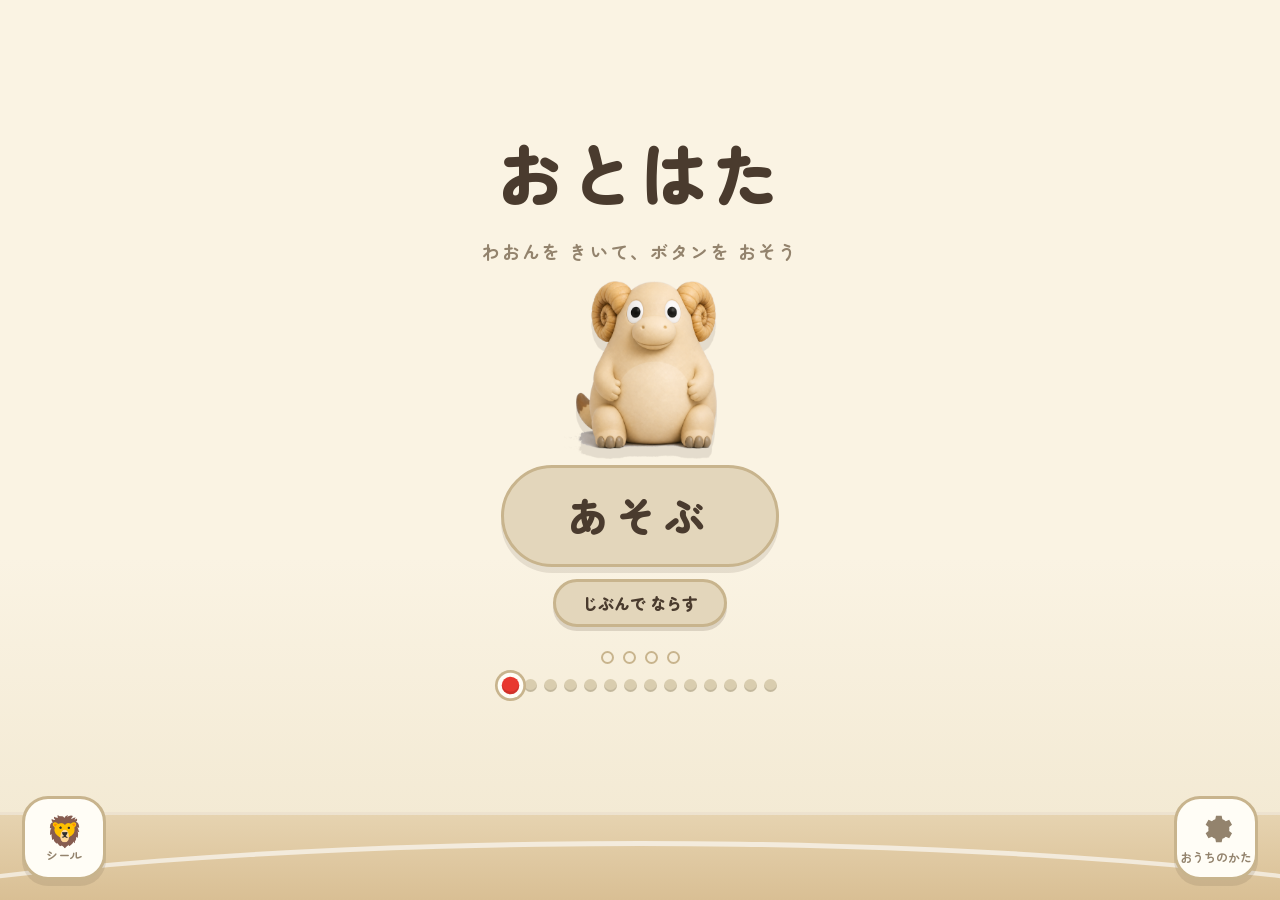
==== commit cfb658ac: "update: おとはた — 2歳からの絶対音感あそび" ====
--- a/005-aa20b8/index.html
+++ b/005-aa20b8/index.html
@@ -5,7 +5,7 @@
 <meta charset="UTF-8">
 <meta name="viewport" content="width=device-width, initial-scale=1.0, maximum-scale=1.0, user-scalable=no, viewport-fit=cover">
 <title>おとはた — 和音あそび</title>
-<meta name="description" content="2歳からの絶対音感あそび。和音を聞いて色の旗をあげる、和音同定法（公刊の学術研究で検証された訓練法）にもとづくミニゲーム。">
+<meta name="description" content="2歳からの絶対音感あそび。和音を聞いて色のボタンをおす、和音同定法（公刊の学術研究で検証された訓練法）にもとづくミニゲーム。">
 <meta name="apple-mobile-web-app-capable" content="yes">
 <meta name="mobile-web-app-capable" content="yes">
 <meta name="apple-mobile-web-app-status-bar-style" content="black-translucent">
@@ -23,16 +23,8 @@
 
 <!-- ============ ホーム ============ -->
 <section id="screen-home" class="screen active">
-  <div class="bunting" aria-hidden="true"></div>
   <div class="home-inner">
-    <h1 class="logo">
-      <svg class="logo-flag" viewBox="0 0 48 60" aria-hidden="true">
-        <rect x="21" y="4" width="5" height="54" rx="2.5" fill="#8A6544"/>
-        <path class="logo-cloth" d="M26 6 C36 4, 44 8, 45 9 L45 27 C44 26, 36 22, 26 24 Z" fill="#E8382F"/>
-        <circle cx="23.5" cy="4.5" r="4" fill="#B9A57F"/>
-      </svg>
-      <span>おとはた</span>
-    </h1>
+    <h1 class="logo"><span>おとはた</span></h1>
     <p class="tagline">わおんを きいて、ボタンを おそう</p>
     <div id="home-char" class="home-char"></div>
     <button id="btn-play" class="big-flag-btn" type="button">
@@ -40,8 +32,7 @@
     </button>
     <button id="btn-freeplay" class="free-btn" type="button">じぶんで ならす</button>
     <div id="today-dots" class="today-dots" title="きょうのセッション"></div>
-    <div id="journey" class="journey" aria-label="はたのみち"></div>
-    <div id="next-flag-info" class="next-flag-info hidden"></div>
+    <div id="journey" class="journey" aria-label="ボタンのみち"></div>
   </div>
   <button id="btn-stickers" class="corner-btn corner-left" type="button" aria-label="シールちょう">
     <span class="corner-icon">🦁</span><span class="corner-text">シール</span>
@@ -57,7 +48,6 @@
 
 <!-- ============ プレイ ============ -->
 <section id="screen-play" class="screen">
-  <div class="bunting" aria-hidden="true"></div>
   <header class="play-top">
     <button id="btn-home" class="round-btn" type="button" aria-label="ホームへ">
       <svg viewBox="0 0 24 24" aria-hidden="true"><path fill="currentColor" d="M12 3 2 12h3v8h6v-6h2v6h6v-8h3L12 3Z"/></svg>
@@ -76,7 +66,6 @@
 
 <!-- ============ ごほうび（シール選び） ============ -->
 <section id="screen-reward" class="screen">
-  <div class="bunting" aria-hidden="true"></div>
   <div class="reward-inner">
     <div id="reward-char" class="reward-char"></div>
     <h2 id="reward-title" class="reward-title">よくできました！</h2>
@@ -92,7 +81,6 @@
 
 <!-- ============ じぶんで ならす ============ -->
 <section id="screen-freeplay" class="screen">
-  <div class="bunting" aria-hidden="true"></div>
   <header class="sub-top">
     <button class="round-btn js-back-home" type="button" aria-label="もどる">
       <svg viewBox="0 0 24 24" aria-hidden="true"><path fill="currentColor" d="m14 6-6 6 6 6 1.4-1.4L10.8 12l4.6-4.6L14 6Z"/></svg>
@@ -139,7 +127,7 @@
     <section class="p-card">
       <h3>すすみぐあい <span id="p-stage-label" class="p-stage-label"></span></h3>
       <div id="p-chords" class="p-chords"></div>
-      <p class="p-note">正答率は各和音の直近20回。すべて95%以上×2週間以上×80回以上で次の旗を提案する（原法「100%正答が2週間つづいたら1つ追加」の機械化）。</p>
+      <p class="p-note">正答率は各和音の直近20回。すべて95%以上×2週間以上×80回以上で次のボタンを提案する（原法「100%正答が2週間つづいたら1つ追加」の機械化）。</p>
     </section>
     <section class="p-card">
       <h3>カレンダー <span class="p-hint">1日3〜5回・毎日つづけるのがいちばん効く</span></h3>
@@ -164,9 +152,11 @@
   </div>
 </section>
 
+<canvas id="fx" aria-hidden="true"></canvas>
 <canvas id="confetti" aria-hidden="true"></canvas>
 
 <script src="chords.js"></script>
+<script src="fx.js"></script>
 <script src="piano.js"></script>
 <script src="store.js"></script>
 <script src="app.js"></script>
--- a/005-aa20b8/style.css
+++ b/005-aa20b8/style.css
@@ -56,18 +56,6 @@
 .screen.active { display: flex; }
 .hidden { display: none !important; }
 
-/* ============ 万国旗（無彩色のガーランド） ============ */
-.bunting {
-  position: absolute;
-  top: 0; left: 0; right: 0;
-  height: 64px;
-  pointer-events: none;
-  background-image: url('data:image/svg+xml,%3Csvg xmlns="http://www.w3.org/2000/svg" width="260" height="64" viewBox="0 0 260 64"%3E%3Cpath d="M0 10 Q65 24 130 10 Q195 24 260 10" fill="none" stroke="%23B9A57F" stroke-width="3"/%3E%3Cpath d="M18 13 L46 15 L33 44 Z" fill="%23E3D6BB"/%3E%3Cpath d="M62 18 L90 19 L77 48 Z" fill="%23FFFDF6"/%3E%3Cpath d="M106 15 L134 15 L120 44 Z" fill="%23CDbA92"/%3E%3Cpath d="M150 17 L178 19 L165 48 Z" fill="%23EFE6D0"/%3E%3Cpath d="M196 14 L224 13 L209 43 Z" fill="%23DBC9A4"/%3E%3C/svg%3E');
-  background-repeat: repeat-x;
-  background-size: 260px 64px;
-  opacity: 0.9;
-  z-index: 1;
-}
 
 /* ============ 地面（土の校庭＋白線） ============ */
 .ground {
@@ -110,8 +98,6 @@
   letter-spacing: 0.06em;
   color: var(--ink);
 }
-.logo-flag { width: 0.95em; height: 1.2em; }
-.logo-flag .logo-cloth { transform-origin: 26px 6px; animation: cloth-idle 2.6s ease-in-out infinite; }
 .tagline { color: var(--ink-soft); font-weight: 700; font-size: clamp(14px, 2vw, 18px); letter-spacing: 0.12em; }
 .home-char { width: clamp(120px, 17vh, 170px); margin: 6px 0 2px; }
 .home-char svg { width: 100%; height: auto; display: block; }
@@ -280,19 +266,6 @@
 .groove .char-notes i, .sing .char-notes i { animation: note-float 1.2s ease-out infinite; }
 .groove .char-notes i:last-child, .sing .char-notes i:last-child { animation-delay: 0.45s; }
 
-/* ホームの進捗札（クラフト紙の名札） */
-.next-flag-info {
-  margin-top: 10px;
-  padding: 7px 18px;
-  background: #EFE6D2;
-  border: 2px solid #C9B990;
-  border-radius: 14px;
-  font-size: 15px;
-  font-weight: 800;
-  color: #6B5B45;
-  box-shadow: 0 3px 0 rgba(74, 59, 46, 0.12);
-}
-.next-flag-info b { color: #4A3B2E; }
 
 /* 親画面: 進級ステータスカード */
 .p-advance-status {
@@ -378,30 +351,6 @@
   text-shadow: 0 2px 0 rgba(0, 0, 0, 0.14);
   white-space: nowrap;
 }
-/* 正解のときだけ、ボタンから小さな旗がぴょこんと立つ（「おとはた」の名の記憶） */
-.mini-flag {
-  position: absolute;
-  top: calc(var(--fw, 260px) * -0.16);
-  left: 50%;
-  width: calc(var(--fw, 260px) * 0.07);
-  height: calc(var(--fw, 260px) * 0.30);
-  background: linear-gradient(90deg, var(--wood), var(--wood-deep));
-  border-radius: 3px;
-  transform: translateX(-50%) scaleY(0);
-  transform-origin: 50% 100%;
-  opacity: 0;
-}
-.mini-flag::after {
-  content: '';
-  position: absolute;
-  left: 60%; top: 0;
-  width: calc(var(--fw, 260px) * 0.22);
-  height: calc(var(--fw, 260px) * 0.15);
-  background: var(--flag);
-  border-radius: 2px 8px 8px 2px;
-  clip-path: polygon(0 0, 100% 12%, 88% 50%, 100% 88%, 0 100%);
-}
-.flag.win .mini-flag, .flag.win-big .mini-flag { animation: mini-flag-up 1.1s ease; }
 
 /* 状態 */
 .flags.lock .flag { pointer-events: none; }
@@ -631,6 +580,7 @@
   pointer-events: none;
   z-index: 60;
 }
+#fx { position: fixed; inset: 0; pointer-events: none; z-index: 55; }
 
 /* ============ アニメーション ============ */
 @keyframes cloth-idle {
@@ -731,14 +681,6 @@
 @keyframes btn-glow {
   0%, 100% { filter: brightness(1.06); }
   50% { filter: brightness(1.28); }
-}
-@keyframes mini-flag-up {
-  0% { transform: translateX(-50%) scaleY(0); opacity: 0; }
-  35% { transform: translateX(-50%) scaleY(1.25); opacity: 1; }
-  50% { transform: translateX(-50%) scaleY(0.92); opacity: 1; }
-  62% { transform: translateX(-50%) scaleY(1.05); opacity: 1; }
-  85% { transform: translateX(-50%) scaleY(1); opacity: 1; }
-  100% { transform: translateX(-50%) scaleY(0); opacity: 0; }
 }
 /* 小刻みなステップワーク: 左に踏み・右に踏み・小さくホップ */
 @keyframes step-dance {
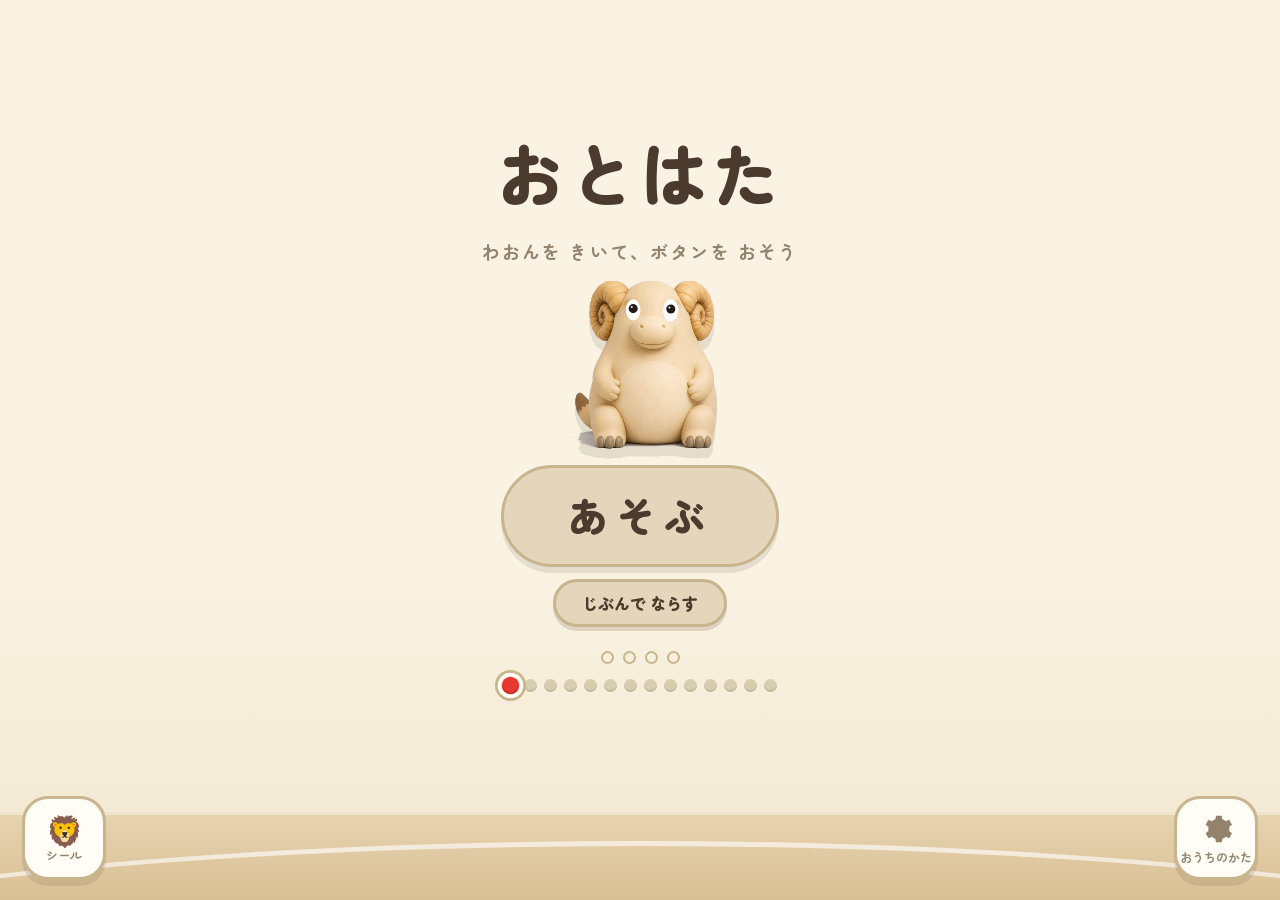
==== commit ba2ea0cd: "update: おとはた — 2歳からの絶対音感あそび" ====
--- a/005-aa20b8/index.html
+++ b/005-aa20b8/index.html
@@ -157,6 +157,7 @@
 
 <script src="chords.js"></script>
 <script src="fx.js"></script>
+<script src="char3d.js"></script>
 <script src="piano.js"></script>
 <script src="store.js"></script>
 <script src="app.js"></script>
--- a/005-aa20b8/style.css
+++ b/005-aa20b8/style.css
@@ -246,6 +246,10 @@
 .char-btn { width: clamp(140px, 22vh, 210px); position: relative; }
 .char-btn:active .char-img { transform: scale(0.96); }
 .home-char { cursor: pointer; -webkit-tap-highlight-color: transparent; position: relative; }
+/* Live2D風リグ（char3d.js）: wrapperにCSSダンス、内部でメッシュ呼吸と目 */
+.char-rig { position: relative; display: block; width: 100%; aspect-ratio: 438 / 480; }
+.char-rig canvas, .char-rig .c3-body { position: absolute; inset: 0; width: 100%; height: 100%; pointer-events: none; -webkit-user-drag: none; }
+.char-rig .c3-body { object-fit: contain; }
 /* キャラの性格: 陽気・小刻みステップ・オーバーリアクション。待機中も止まらない */
 .char-img {
   width: 100%; display: block; -webkit-user-drag: none;
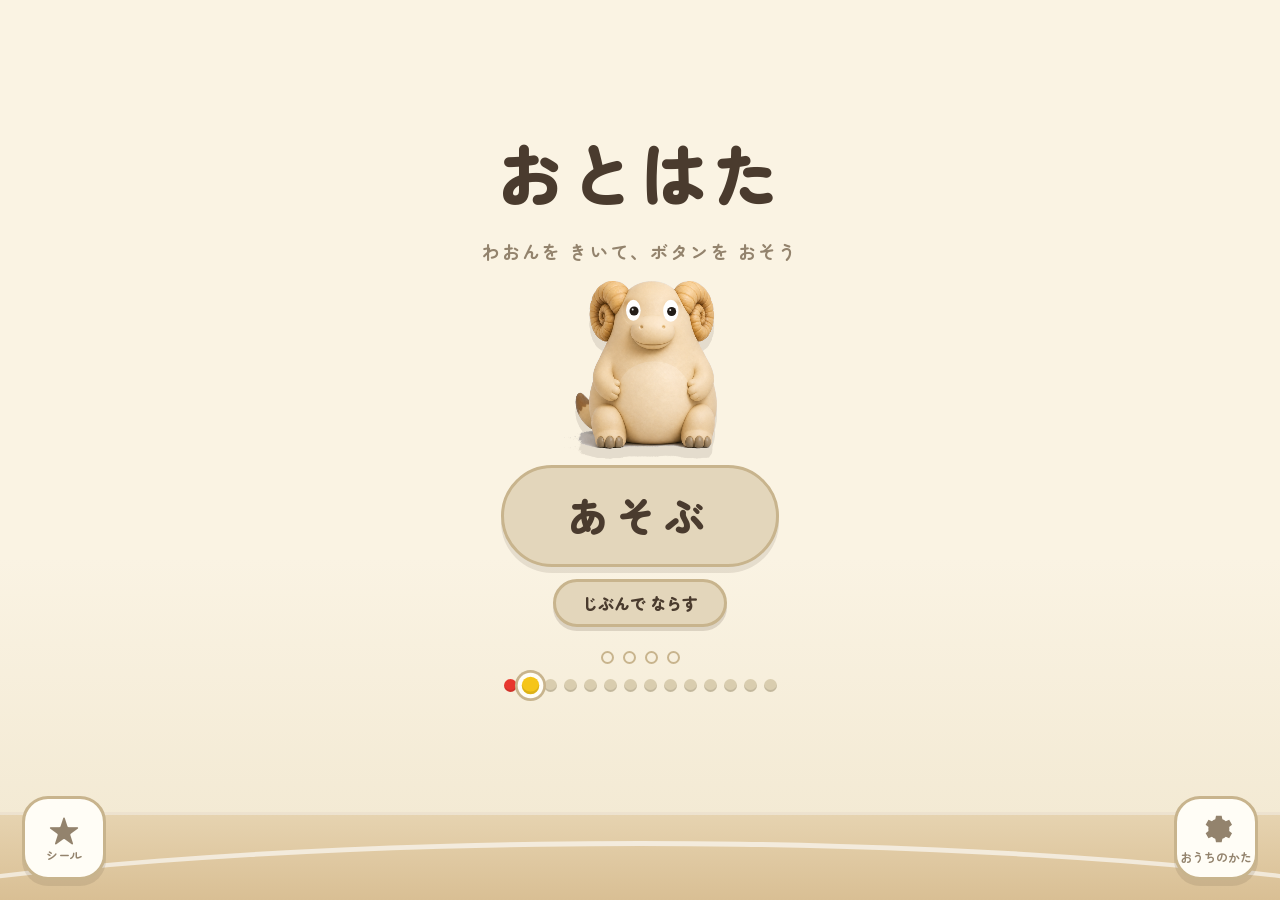
==== commit b60a845e: "update: おとはた — 2歳からの絶対音感あそび" ====
--- a/005-aa20b8/index.html
+++ b/005-aa20b8/index.html
@@ -35,7 +35,7 @@
     <div id="journey" class="journey" aria-label="ボタンのみち"></div>
   </div>
   <button id="btn-stickers" class="corner-btn corner-left" type="button" aria-label="シールちょう">
-    <span class="corner-icon">🦁</span><span class="corner-text">シール</span>
+    <span class="corner-icon corner-star" aria-hidden="true">★</span><span class="corner-text">シール</span>
   </button>
   <button id="btn-parent" class="corner-btn corner-right" type="button" aria-label="おうちのかた（3びょう ながおし）">
     <svg viewBox="0 0 24 24" class="gear-icon" aria-hidden="true"><path fill="currentColor" d="M12 8a4 4 0 1 0 0 8 4 4 0 0 0 0-8Zm9.4 4c0-.5 0-.9-.1-1.4l2-1.6-2-3.5-2.4 1a7.6 7.6 0 0 0-2.4-1.4L16 2.6h-4l-.5 2.5c-.9.3-1.7.8-2.4 1.4l-2.4-1-2 3.5 2 1.6c-.1.5-.1.9-.1 1.4s0 .9.1 1.4l-2 1.6 2 3.5 2.4-1c.7.6 1.5 1.1 2.4 1.4l.5 2.5h4l.5-2.5c.9-.3 1.7-.8 2.4-1.4l2.4 1 2-3.5-2-1.6c.1-.5.1-.9.1-1.4Z"/></svg>
@@ -62,6 +62,12 @@
   </div>
   <div id="flags" class="flags"></div>
   <div class="ground ground-play" aria-hidden="true"><div class="track-line"></div></div>
+  <div id="pause" class="pause hidden" aria-label="いったん とまる">
+    <div class="pause-card">
+      <button id="pause-resume" class="pause-btn" type="button" aria-label="つづける"><span class="pause-icon">▶</span><span>つづける</span></button>
+      <button id="pause-quit" class="pause-btn pause-quit" type="button" aria-label="おしまい"><span class="pause-icon">⌂</span><span>おしまい</span></button>
+    </div>
+  </div>
 </section>
 
 <!-- ============ ごほうび（シール選び） ============ -->
@@ -130,7 +136,7 @@
       <p class="p-note">正答率は各和音の直近20回。すべて95%以上×2週間以上×80回以上で次のボタンを提案する（原法「100%正答が2週間つづいたら1つ追加」の機械化）。</p>
     </section>
     <section class="p-card">
-      <h3>カレンダー <span class="p-hint">1日3〜5回・毎日つづけるのがいちばん効く</span></h3>
+      <h3>カレンダー <span class="p-hint">研究では1回2〜3分を1日4〜5回。空いた日は、いまの色から再開でよい</span></h3>
       <div id="p-cal" class="p-cal"></div>
     </section>
     <section class="p-card">
@@ -160,6 +166,7 @@
 <script src="char3d.js"></script>
 <script src="piano.js"></script>
 <script src="store.js"></script>
+<script src="input.js"></script>
 <script src="app.js"></script>
 </body>
 </html>
--- a/005-aa20b8/style.css
+++ b/005-aa20b8/style.css
@@ -162,7 +162,7 @@
 .badge {
   position: absolute; top: -6px; right: -6px;
   width: 18px; height: 18px; border-radius: 50%;
-  background: #E8382F; border: 3px solid var(--paper);
+  background: #4A3B2E; border: 3px solid var(--paper); /* 彩度は回答ボタンだけ（UX-16） */
 }
 
 /* ============ プレイ画面 ============ */
@@ -364,10 +364,11 @@
 .flag.win-big .btn-face { animation: btn-win-big 1.15s ease; }
 .flag.glow .btn-face {
   animation: btn-glow 1.1s ease-in-out infinite;
+  /* 訂正の光は白の輪＋そのボタン自身の色（別の色を重ねない・UX-15） */
   box-shadow:
     inset 0 -12px 0 rgba(0, 0, 0, 0.16),
-    0 0 0 7px rgba(255, 255, 255, 0.75),
-    0 0 36px 12px rgba(255, 220, 120, 0.85),
+    0 0 0 7px rgba(255, 255, 255, 0.85),
+    0 0 36px 14px var(--flag),
     0 9px 0 rgba(0, 0, 0, 0.30);
 }
 .flag.shake { animation: flag-shake 0.4s ease; }
@@ -751,3 +752,35 @@
 }
 /* ごほうび画面のキャラ */
 .reward-char { width: clamp(130px, 20vh, 190px); position: relative; }
+
+.p-guide h4 { margin: 18px 0 4px; font-size: 15px; font-weight: 900; color: var(--ink); }
+.p-guide h4:first-child { margin-top: 0; }
+.p-guide p { margin: 4px 0 10px; }
+
+/* ============ 横持ち（iPhone をテレビにミラーリングする構成・技術構想 §3-4） ============ */
+/* ステージ上・色ボタン横一列。視聴距離向けに要素は大きめのまま、縦 390px に収める */
+@media (orientation: landscape) and (max-height: 520px) {
+  .play-top { padding-top: calc(6px + env(safe-area-inset-top)); }
+  .round-btn { width: 44px; height: 44px; }
+  .stage-area { height: clamp(120px, 40vh, 170px); }
+  .speech { font-size: 15px; padding: 4px 14px; margin-bottom: 8px; }
+  .char-btn { width: clamp(84px, 26vh, 120px); }
+  .flags { flex-wrap: nowrap; gap: 2vw; padding: 0 24px calc(16px + env(safe-area-inset-bottom)); }
+  .ground-play { height: 28px; }
+  .ground-play .track-line { top: 8px; }
+  .home-inner { padding-top: 8px; }
+  .home-char { width: clamp(90px, 28vh, 140px); }
+}
+
+/* 出題・きくじかん中はキャラが静止して「聴く姿勢」（UX-13） */
+.char-btn.still .char-img { animation: none; }
+.corner-star { color: #93836D; }
+/* 一時停止（ホームを押したとき・UX-08） */
+.pause { position: absolute; inset: 0; z-index: 20; display: flex; align-items: center; justify-content: center; background: rgba(250, 243, 227, 0.86); }
+.pause.hidden { display: none; }
+.pause-card { display: flex; gap: 28px; }
+.pause-btn { display: flex; flex-direction: column; align-items: center; gap: 6px; width: clamp(120px, 22vw, 180px); aspect-ratio: 1; border-radius: 28px; background: var(--card); border: 3px solid var(--kraft-deep); color: var(--ink); font-weight: 900; font-size: clamp(16px, 2.4vw, 22px); box-shadow: var(--shadow); justify-content: center; }
+.pause-btn .pause-icon { font-size: clamp(40px, 7vw, 64px); line-height: 1; color: var(--ink-soft); }
+.pause-btn:active { transform: translateY(3px); box-shadow: none; }
+.pause-quit { background: var(--paper); }
+@media (orientation: landscape) and (max-height: 520px) { .pause-btn { width: 120px; } }
